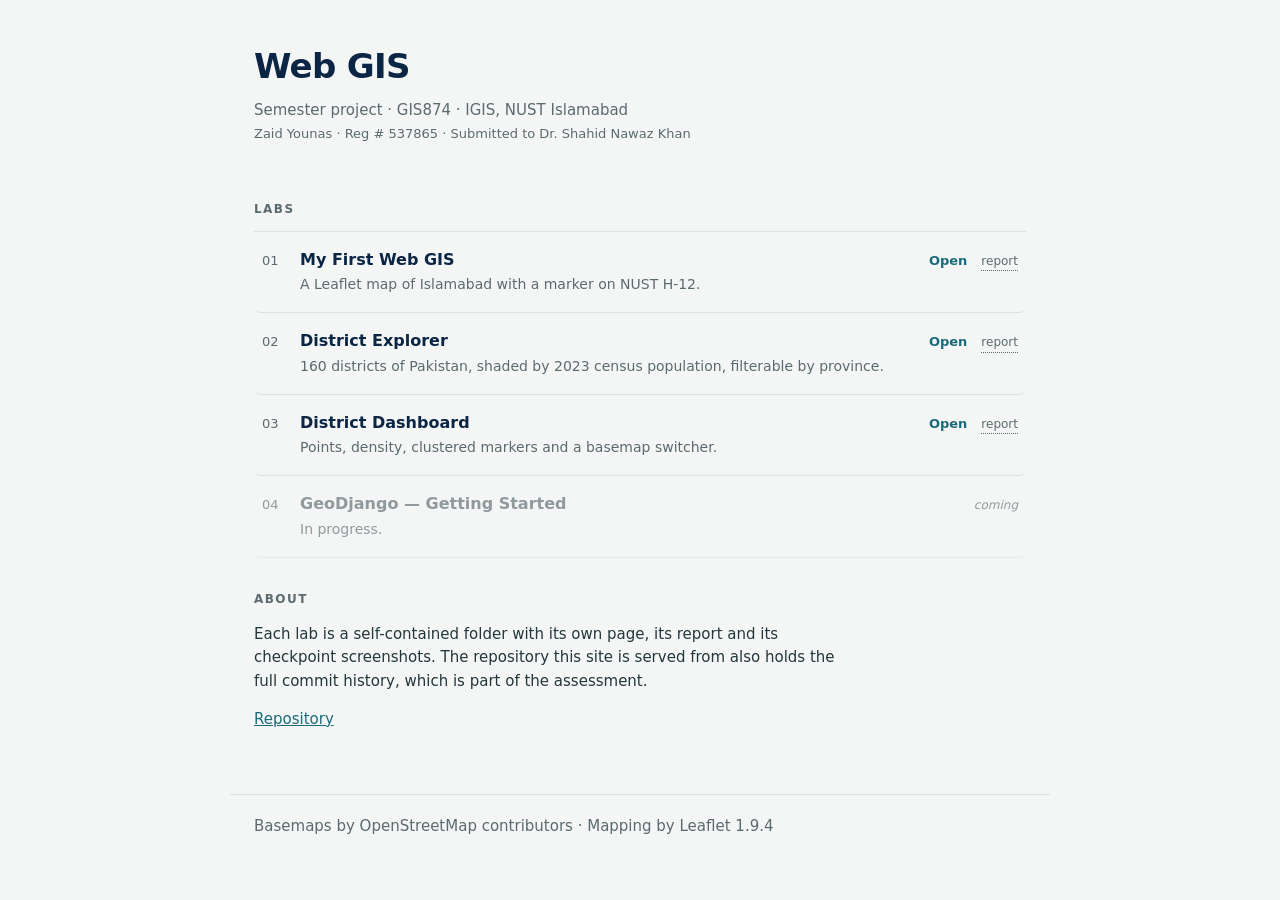
==== index.html @ d253c9ed "fixed report links" ====
<!DOCTYPE html>
<html lang="en">
<head>
  <meta charset="utf-8">
  <meta name="viewport" content="width=device-width, initial-scale=1">
  <title>Web GIS — Zaid Younas</title>
  <link rel="stylesheet" href="style.css">
</head>
<body>

  <header>
    <h1>Web GIS</h1>
    <p class="subtitle">Semester project · GIS874 · IGIS, NUST Islamabad</p>
    <p class="who">Zaid Younas · Reg # 537865 · Submitted to Dr. Shahid Nawaz Khan</p>
  </header>

  <main>
    <h2>Labs</h2>

    <ul class="labs">

      <li>
        <span class="num">01</span>
        <span class="body">
          <a class="title" href="lab1/">My First Web GIS</a>
          <em>A Leaflet map of Islamabad with a marker on NUST H-12.</em>
        </span>
        <span class="links">
          <a class="go" href="lab1/">Open</a>
          <a class="doc" href="lab1/report.html">report</a>
        </span>
      </li>

      <li>
        <span class="num">02</span>
        <span class="body">
          <a class="title" href="lab2/">District Explorer</a>
          <em>160 districts of Pakistan, shaded by 2023 census population, filterable by province.</em>
        </span>
        <span class="links">
          <a class="go" href="lab2/">Open</a>
          <a class="doc" href="lab2/report.html">report</a>
        </span>
      </li>

      <li>
        <span class="num">03</span>
        <span class="body">
          <a class="title" href="lab3/">District Dashboard</a>
          <em>Points, density, clustered markers and a basemap switcher.</em>
        </span>
        <span class="links">
          <a class="go" href="lab3/">Open</a>
          <a class="doc" href="lab3/report.html">report</a>
        </span>
      </li>

      <li class="pending">
        <span class="num">04</span>
        <span class="body">
          <strong>GeoDjango — Getting Started</strong>
          <em>In progress.</em>
        </span>
        <span class="links"><span class="soon">coming</span></span>
      </li>

    </ul>

    <h2>About</h2>
    <p>
      Each lab is a self-contained folder with its own page, its report and its
      checkpoint screenshots. The repository this site is served from also holds
      the full commit history, which is part of the assessment.
    </p>

    <p class="meta">
      <a href="https://github.com/zayd0123/webgis-537865">Repository</a>
    </p>
  </main>

  <footer>
    <p>Basemaps by OpenStreetMap contributors · Mapping by Leaflet 1.9.4</p>
  </footer>

</body>
</html>
---- style.css ----
:root {
  --ink: #23373b;
  --muted: #5b6a6e;
  --line: #dde3e4;
  --bg: #f4f6f6;
  --accent: #0b2545;
}

* { box-sizing: border-box; }

body {
  font-family: system-ui, -apple-system, "Segoe UI", sans-serif;
  margin: 0;
  background: var(--bg);
  color: var(--ink);
  line-height: 1.55;
}

header {
  padding: 40px 24px 24px;
  max-width: 820px;
  margin: 0 auto;
}

h1 {
  margin: 0;
  font-size: 34px;
  letter-spacing: -0.02em;
  color: var(--accent);
}

.subtitle {
  margin: 6px 0 0;
  color: var(--muted);
  font-size: 15px;
}

.who {
  margin: 2px 0 0;
  color: var(--muted);
  font-size: 13px;
}

main {
  max-width: 820px;
  margin: 0 auto;
  padding: 0 24px 48px;
}

h2 {
  font-size: 12px;
  text-transform: uppercase;
  letter-spacing: 0.12em;
  color: var(--muted);
  margin: 32px 0 12px;
}

/* ---- the lab list -------------------------------------------------- */

.labs {
  list-style: none;
  margin: 0;
  padding: 0;
  border-top: 1px solid var(--line);
}

.labs li {
  display: flex;
  align-items: baseline;
  gap: 16px;
  padding: 16px 8px;
  border-bottom: 1px solid var(--line);
  border-radius: 6px;
  transition: background 120ms ease;
}

.labs li:not(.pending):hover {
  background: #e9eeee;
}

.num {
  font-variant-numeric: tabular-nums;
  font-size: 13px;
  color: var(--muted);
  min-width: 22px;
}

.body {
  flex: 1;
  display: flex;
  flex-direction: column;
  gap: 2px;
}

/* the title is the link to the lab page */
.body .title {
  font-size: 16px;
  font-weight: 600;
  color: var(--accent);
  text-decoration: none;
}

.body .title:hover {
  text-decoration: underline;
}

.body strong {
  font-size: 16px;
  font-weight: 600;
  color: var(--accent);
}

.body em {
  font-style: normal;
  font-size: 14px;
  color: var(--muted);
}

.links {
  display: flex;
  gap: 14px;
  align-items: baseline;
}

.go {
  font-size: 13px;
  font-weight: 600;
  color: #1a6b7a;
  text-decoration: none;
}

.go:hover,
.doc:hover {
  text-decoration: underline;
}

.doc {
  font-size: 12px;
  color: var(--muted);
  text-decoration: none;
  border-bottom: 1px dotted var(--muted);
}

.pending {
  opacity: 0.65;
}

.pending .num,
.pending strong {
  color: var(--muted);
}

.soon {
  font-size: 12px;
  color: var(--muted);
  font-style: italic;
}

p {
  font-size: 15px;
  max-width: 62ch;
}

.meta a,
a {
  color: #1a6b7a;
}

footer {
  border-top: 1px solid var(--line);
  padding: 20px 24px 40px;
  max-width: 820px;
  margin: 0 auto;
  color: var(--muted);
  font-size: 12px;
}

footer p { margin: 0; }

@media (max-width: 560px) {
  header { padding: 28px 18px 18px; }
  main { padding: 0 18px 36px; }
  .labs li { padding: 14px 4px; gap: 12px; }
  .links { display: none; }
  h1 { font-size: 28px; }
}
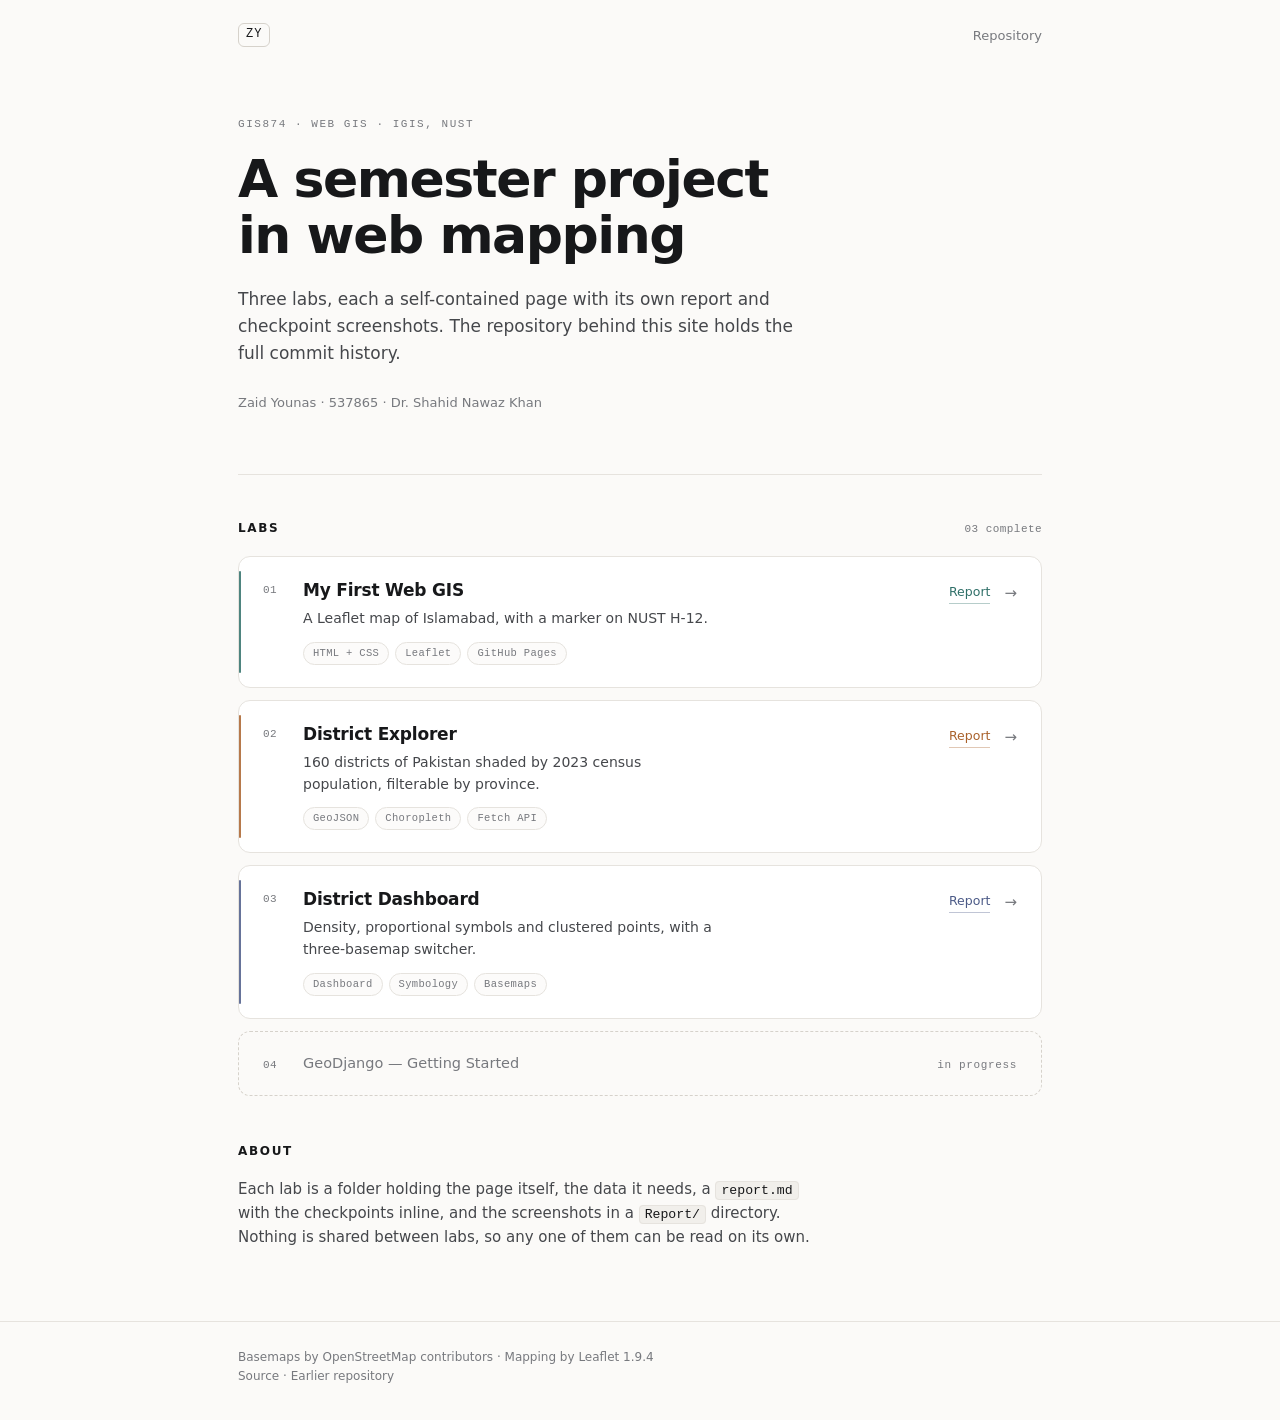
==== commit 5f186db9: "changed home page" ====
--- a/index.html
+++ b/index.html
@@ -8,78 +8,120 @@
 </head>
 <body>
 
-  <header>
-    <h1>Web GIS</h1>
-    <p class="subtitle">Semester project · GIS874 · IGIS, NUST Islamabad</p>
-    <p class="who">Zaid Younas · Reg # 537865 · Submitted to Dr. Shahid Nawaz Khan</p>
+  <header class="topbar">
+    <span class="mark">ZY</span>
+    <span class="topbar-split"></span>
+    <nav>
+      <a href="https://github.com/zayd0123/webgis-537865">Repository</a>
+    </nav>
   </header>
 
   <main>
-    <h2>Labs</h2>
 
-    <ul class="labs">
+    <section class="hero">
+      <p class="eyebrow">GIS874 · Web GIS · IGIS, NUST</p>
+      <h1>A semester project <br>in web mapping</h1>
+      <p class="lead">
+        Three labs, each a self-contained page with its own report and
+        checkpoint screenshots. The repository behind this site holds the
+        full commit history.
+      </p>
+      <p class="byline">Zaid Younas · 537865 · Dr. Shahid Nawaz Khan</p>
+    </section>
 
-      <li>
-        <span class="num">01</span>
-        <span class="body">
-          <a class="title" href="lab1/">My First Web GIS</a>
-          <em>A Leaflet map of Islamabad with a marker on NUST H-12.</em>
-        </span>
-        <span class="links">
-          <a class="go" href="lab1/">Open</a>
-          <a class="doc" href="lab1/report.html">report</a>
-        </span>
-      </li>
+    <section class="labs" aria-labelledby="labs-heading">
+      <div class="section-head">
+        <h2 id="labs-heading">Labs</h2>
+        <span class="count">03 complete</span>
+      </div>
 
-      <li>
-        <span class="num">02</span>
-        <span class="body">
-          <a class="title" href="lab2/">District Explorer</a>
-          <em>160 districts of Pakistan, shaded by 2023 census population, filterable by province.</em>
-        </span>
-        <span class="links">
-          <a class="go" href="lab2/">Open</a>
-          <a class="doc" href="lab2/report.html">report</a>
-        </span>
-      </li>
+      <ul class="cards">
 
-      <li>
-        <span class="num">03</span>
-        <span class="body">
-          <a class="title" href="lab3/">District Dashboard</a>
-          <em>Points, density, clustered markers and a basemap switcher.</em>
-        </span>
-        <span class="links">
-          <a class="go" href="lab3/">Open</a>
-          <a class="doc" href="lab3/report.html">report</a>
-        </span>
-      </li>
+        <li class="card" style="--accent: #2F6F68">
+          <div class="card-inner">
+            <span class="idx">01</span>
+            <div class="txt">
+              <h3><a class="stretch" href="lab1/">My First Web GIS</a></h3>
+              <p>A Leaflet map of Islamabad, with a marker on NUST H-12.</p>
+              <ul class="tags">
+                <li>HTML + CSS</li>
+                <li>Leaflet</li>
+                <li>GitHub Pages</li>
+              </ul>
+            </div>
+            <div class="acts">
+              <a class="report" href="lab1/report.html">Report</a>
+              <span class="arrow" aria-hidden="true">→</span>
+            </div>
+          </div>
+        </li>
 
-      <li class="pending">
-        <span class="num">04</span>
-        <span class="body">
-          <strong>GeoDjango — Getting Started</strong>
-          <em>In progress.</em>
-        </span>
-        <span class="links"><span class="soon">coming</span></span>
-      </li>
+        <li class="card" style="--accent: #A9612B">
+          <div class="card-inner">
+            <span class="idx">02</span>
+            <div class="txt">
+              <h3><a class="stretch" href="lab2/">District Explorer</a></h3>
+              <p>160 districts of Pakistan shaded by 2023 census population, filterable by province.</p>
+              <ul class="tags">
+                <li>GeoJSON</li>
+                <li>Choropleth</li>
+                <li>Fetch API</li>
+              </ul>
+            </div>
+            <div class="acts">
+              <a class="report" href="lab2/report.html">Report</a>
+              <span class="arrow" aria-hidden="true">→</span>
+            </div>
+          </div>
+        </li>
 
-    </ul>
+        <li class="card" style="--accent: #4B5A87">
+          <div class="card-inner">
+            <span class="idx">03</span>
+            <div class="txt">
+              <h3><a class="stretch" href="lab3/">District Dashboard</a></h3>
+              <p>Density, proportional symbols and clustered points, with a three-basemap switcher.</p>
+              <ul class="tags">
+                <li>Dashboard</li>
+                <li>Symbology</li>
+                <li>Basemaps</li>
+              </ul>
+            </div>
+            <div class="acts">
+              <a class="report" href="lab3/report.html">Report</a>
+              <span class="arrow" aria-hidden="true">→</span>
+            </div>
+          </div>
+        </li>
 
-    <h2>About</h2>
-    <p>
-      Each lab is a self-contained folder with its own page, its report and its
-      checkpoint screenshots. The repository this site is served from also holds
-      the full commit history, which is part of the assessment.
-    </p>
+      </ul>
 
-    <p class="meta">
-      <a href="https://github.com/zayd0123/webgis-537865">Repository</a>
-    </p>
+      <p class="upcoming">
+        <span class="idx">04</span>
+        <span>GeoDjango — Getting Started</span>
+        <em>in progress</em>
+      </p>
+    </section>
+
+    <section class="note">
+      <h2>About</h2>
+      <p>
+        Each lab is a folder holding the page itself, the data it needs, a
+        <code>report.md</code> with the checkpoints inline, and the screenshots
+        in a <code>Report/</code> directory. Nothing is shared between labs, so
+        any one of them can be read on its own.
+      </p>
+    </section>
+
   </main>
 
   <footer>
     <p>Basemaps by OpenStreetMap contributors · Mapping by Leaflet 1.9.4</p>
+    <p class="foot-links">
+      <a href="https://github.com/zayd0123/webgis-537865">Source</a>
+      <span aria-hidden="true">·</span>
+      <a href="https://zayd0123.github.io/webgis-lab-537865/">Earlier repository</a>
+    </p>
   </footer>
 
 </body>
--- a/style.css
+++ b/style.css
@@ -1,186 +1,398 @@
+/* Clean-UI landing page.
+   Hairline borders rather than shadows, one accent per lab, generous rhythm. */
+
 :root {
-  --ink: #23373b;
-  --muted: #5b6a6e;
-  --line: #dde3e4;
-  --bg: #f4f6f6;
-  --accent: #0b2545;
+  --paper: #FBFAF8;
+  --ink: #17181A;
+  --ink-2: #45474B;
+  --muted: #77797E;
+  --line: #E6E3DE;
+  --line-strong: #D6D2CB;
+  --accent: #2F6F68;
+
+  --sans: -apple-system, BlinkMacSystemFont, "Segoe UI", system-ui, sans-serif;
+  --mono: ui-monospace, SFMono-Regular, "SF Mono", Menlo, monospace;
+
+  --pad: 28px;
+  --measure: 860px;
 }
 
 * { box-sizing: border-box; }
 
+html { -webkit-text-size-adjust: 100%; }
+
 body {
-  font-family: system-ui, -apple-system, "Segoe UI", sans-serif;
-  margin: 0;
-  background: var(--bg);
-  color: var(--ink);
-  line-height: 1.55;
-}
-
-header {
-  padding: 40px 24px 24px;
-  max-width: 820px;
+  margin: 0;
+  background: var(--paper);
+  color: var(--ink);
+  font-family: var(--sans);
+  font-size: 16px;
+  line-height: 1.6;
+  -webkit-font-smoothing: antialiased;
+}
+
+a { color: inherit; }
+
+/* ---- top bar ------------------------------------------------------- */
+
+.topbar {
+  max-width: var(--measure);
   margin: 0 auto;
+  padding: 22px var(--pad) 0;
+  display: flex;
+  align-items: center;
+  gap: 14px;
+}
+
+.mark {
+  font-family: var(--mono);
+  font-size: 12px;
+  letter-spacing: 0.08em;
+  color: var(--ink);
+  border: 1px solid var(--line-strong);
+  border-radius: 6px;
+  padding: 3px 7px;
+  line-height: 1.3;
+}
+
+.topbar-split { flex: 1; }
+
+.topbar nav a {
+  font-size: 13px;
+  color: var(--muted);
+  text-decoration: none;
+  border-bottom: 1px solid transparent;
+  padding-bottom: 1px;
+}
+
+.topbar nav a:hover {
+  color: var(--ink);
+  border-bottom-color: var(--line-strong);
+}
+
+/* ---- shell --------------------------------------------------------- */
+
+main {
+  max-width: var(--measure);
+  margin: 0 auto;
+  padding: 0 var(--pad) 72px;
+}
+
+/* ---- hero ---------------------------------------------------------- */
+
+.hero {
+  padding: 68px 0 60px;
+  border-bottom: 1px solid var(--line);
+}
+
+.eyebrow {
+  margin: 0 0 18px;
+  font-family: var(--mono);
+  font-size: 11px;
+  letter-spacing: 0.14em;
+  text-transform: uppercase;
+  color: var(--muted);
 }
 
 h1 {
   margin: 0;
-  font-size: 34px;
-  letter-spacing: -0.02em;
-  color: var(--accent);
-}
-
-.subtitle {
-  margin: 6px 0 0;
-  color: var(--muted);
-  font-size: 15px;
-}
-
-.who {
-  margin: 2px 0 0;
-  color: var(--muted);
+  font-size: clamp(34px, 5.4vw, 52px);
+  line-height: 1.08;
+  letter-spacing: -0.028em;
+  font-weight: 600;
+  color: var(--ink);
+}
+
+.lead {
+  margin: 22px 0 0;
+  max-width: 52ch;
+  font-size: 17px;
+  color: var(--ink-2);
+}
+
+.byline {
+  margin: 26px 0 0;
   font-size: 13px;
-}
-
-main {
-  max-width: 820px;
-  margin: 0 auto;
-  padding: 0 24px 48px;
+  color: var(--muted);
+}
+
+/* ---- section head -------------------------------------------------- */
+
+.section-head {
+  display: flex;
+  align-items: baseline;
+  justify-content: space-between;
+  padding: 44px 0 18px;
 }
 
 h2 {
+  margin: 0;
   font-size: 12px;
+  font-weight: 600;
+  letter-spacing: 0.14em;
   text-transform: uppercase;
-  letter-spacing: 0.12em;
-  color: var(--muted);
-  margin: 32px 0 12px;
-}
-
-/* ---- the lab list -------------------------------------------------- */
-
-.labs {
+  color: var(--ink);
+}
+
+.count {
+  font-family: var(--mono);
+  font-size: 11px;
+  color: var(--muted);
+  letter-spacing: 0.04em;
+}
+
+/* ---- cards --------------------------------------------------------- */
+
+.cards {
   list-style: none;
   margin: 0;
   padding: 0;
-  border-top: 1px solid var(--line);
-}
-
-.labs li {
-  display: flex;
-  align-items: baseline;
-  gap: 16px;
-  padding: 16px 8px;
-  border-bottom: 1px solid var(--line);
-  border-radius: 6px;
-  transition: background 120ms ease;
-}
-
-.labs li:not(.pending):hover {
-  background: #e9eeee;
-}
-
-.num {
-  font-variant-numeric: tabular-nums;
-  font-size: 13px;
-  color: var(--muted);
-  min-width: 22px;
-}
-
-.body {
-  flex: 1;
-  display: flex;
-  flex-direction: column;
-  gap: 2px;
-}
-
-/* the title is the link to the lab page */
-.body .title {
-  font-size: 16px;
+  display: grid;
+  gap: 12px;
+}
+
+.card {
+  position: relative;
+  border: 1px solid var(--line);
+  border-radius: 12px;
+  background: #fff;
+  transition: border-color 140ms ease, transform 140ms ease, box-shadow 140ms ease;
+}
+
+.card:hover {
+  border-color: var(--line-strong);
+  transform: translateY(-1px);
+  box-shadow: 0 4px 16px -6px rgba(23, 24, 26, 0.12);
+}
+
+.card:focus-within {
+  border-color: var(--accent);
+  box-shadow: 0 0 0 3px color-mix(in srgb, var(--accent) 14%, transparent);
+}
+
+.card-inner {
+  display: flex;
+  align-items: flex-start;
+  gap: 20px;
+  padding: 22px 24px;
+}
+
+.idx {
+  font-family: var(--mono);
+  font-size: 11px;
+  color: var(--muted);
+  letter-spacing: 0.04em;
+  padding-top: 3px;
+  min-width: 20px;
+}
+
+/* a thin rule in the lab's own colour, so each card is identifiable */
+.card-inner::before {
+  content: "";
+  position: absolute;
+  left: 0;
+  top: 14px;
+  bottom: 14px;
+  width: 2px;
+  border-radius: 2px;
+  background: var(--accent);
+  opacity: 0.85;
+}
+
+.txt { flex: 1; min-width: 0; }
+
+.txt h3 {
+  margin: 0;
+  font-size: 17px;
   font-weight: 600;
+  letter-spacing: -0.012em;
+  line-height: 1.35;
+}
+
+.txt h3 a {
+  text-decoration: none;
+  color: var(--ink);
+}
+
+.txt h3 a:focus-visible {
+  outline: 2px solid var(--accent);
+  outline-offset: 3px;
+  border-radius: 3px;
+}
+
+.txt p {
+  margin: 5px 0 0;
+  font-size: 14px;
+  color: var(--ink-2);
+  max-width: 46ch;
+}
+
+/* stretched link: makes the whole card clickable without nesting anchors */
+.stretch::after {
+  content: "";
+  position: absolute;
+  inset: 0;
+  border-radius: 12px;
+}
+
+.tags {
+  list-style: none;
+  margin: 12px 0 0;
+  padding: 0;
+  display: flex;
+  flex-wrap: wrap;
+  gap: 6px;
+}
+
+.tags li {
+  font-family: var(--mono);
+  font-size: 10.5px;
+  letter-spacing: 0.03em;
+  color: var(--muted);
+  border: 1px solid var(--line);
+  border-radius: 999px;
+  padding: 2px 9px;
+  background: #FCFBFA;
+}
+
+.acts {
+  display: flex;
+  align-items: center;
+  gap: 14px;
+  padding-top: 2px;
+}
+
+/* sits above the stretched link, so it is clickable on its own */
+.report {
+  position: relative;
+  z-index: 1;
+  font-size: 12.5px;
   color: var(--accent);
   text-decoration: none;
-}
-
-.body .title:hover {
-  text-decoration: underline;
-}
-
-.body strong {
-  font-size: 16px;
-  font-weight: 600;
-  color: var(--accent);
-}
-
-.body em {
+  border-bottom: 1px solid color-mix(in srgb, var(--accent) 35%, transparent);
+  padding-bottom: 1px;
+  white-space: nowrap;
+}
+
+.report:hover {
+  border-bottom-color: var(--accent);
+}
+
+.report:focus-visible {
+  outline: 2px solid var(--accent);
+  outline-offset: 3px;
+  border-radius: 2px;
+}
+
+.arrow {
+  font-size: 15px;
+  color: var(--muted);
+  transition: transform 140ms ease, color 140ms ease;
+}
+
+.card:hover .arrow {
+  transform: translateX(2px);
+  color: var(--ink);
+}
+
+/* ---- upcoming ------------------------------------------------------ */
+
+.upcoming {
+  display: flex;
+  align-items: baseline;
+  gap: 20px;
+  margin: 12px 0 0;
+  padding: 20px 24px;
+  border: 1px dashed var(--line-strong);
+  border-radius: 12px;
+  font-size: 14.5px;
+  color: var(--muted);
+}
+
+.upcoming em {
+  margin-left: auto;
   font-style: normal;
-  font-size: 14px;
-  color: var(--muted);
-}
-
-.links {
-  display: flex;
-  gap: 14px;
-  align-items: baseline;
-}
-
-.go {
-  font-size: 13px;
-  font-weight: 600;
-  color: #1a6b7a;
-  text-decoration: none;
-}
-
-.go:hover,
-.doc:hover {
-  text-decoration: underline;
-}
-
-.doc {
-  font-size: 12px;
-  color: var(--muted);
-  text-decoration: none;
-  border-bottom: 1px dotted var(--muted);
-}
-
-.pending {
-  opacity: 0.65;
-}
-
-.pending .num,
-.pending strong {
-  color: var(--muted);
-}
-
-.soon {
-  font-size: 12px;
-  color: var(--muted);
-  font-style: italic;
-}
-
-p {
+  font-family: var(--mono);
+  font-size: 11px;
+  letter-spacing: 0.06em;
+}
+
+/* ---- note / about -------------------------------------------------- */
+
+.note {
+  padding-top: 46px;
+}
+
+.note p {
+  margin: 16px 0 0;
+  max-width: 62ch;
   font-size: 15px;
-  max-width: 62ch;
-}
-
-.meta a,
-a {
-  color: #1a6b7a;
-}
+  color: var(--ink-2);
+}
+
+code {
+  font-family: var(--mono);
+  font-size: 0.88em;
+  background: #F1EFEB;
+  border: 1px solid var(--line);
+  border-radius: 4px;
+  padding: 1px 5px;
+  color: var(--ink);
+}
+
+/* ---- footer -------------------------------------------------------- */
 
 footer {
   border-top: 1px solid var(--line);
-  padding: 20px 24px 40px;
-  max-width: 820px;
+}
+
+footer p {
+  max-width: var(--measure);
   margin: 0 auto;
-  color: var(--muted);
+  padding: 0 var(--pad);
   font-size: 12px;
-}
-
-footer p { margin: 0; }
-
-@media (max-width: 560px) {
-  header { padding: 28px 18px 18px; }
-  main { padding: 0 18px 36px; }
-  .labs li { padding: 14px 4px; gap: 12px; }
-  .links { display: none; }
-  h1 { font-size: 28px; }
-}
+  color: var(--muted);
+}
+
+footer p:first-child { padding-top: 26px; }
+
+.foot-links { padding-bottom: 34px; }
+
+.foot-links a {
+  text-decoration: none;
+  border-bottom: 1px solid transparent;
+}
+
+.foot-links a:hover {
+  border-bottom-color: var(--line-strong);
+  color: var(--ink);
+}
+
+/* ---- narrow -------------------------------------------------------- */
+
+@media (max-width: 620px) {
+  :root { --pad: 20px; }
+
+  .hero { padding: 44px 0 40px; }
+  h1 br { display: none; }
+
+  .card-inner {
+    flex-wrap: wrap;
+    gap: 12px;
+    padding: 18px 18px 18px 20px;
+  }
+
+  .acts {
+    width: 100%;
+    justify-content: flex-end;
+    padding-top: 4px;
+  }
+
+  .upcoming { flex-wrap: wrap; gap: 8px; }
+  .upcoming em { margin-left: 0; width: 100%; }
+}
+
+@media (prefers-reduced-motion: reduce) {
+  * { transition: none !important; }
+  .card:hover { transform: none; }
+}
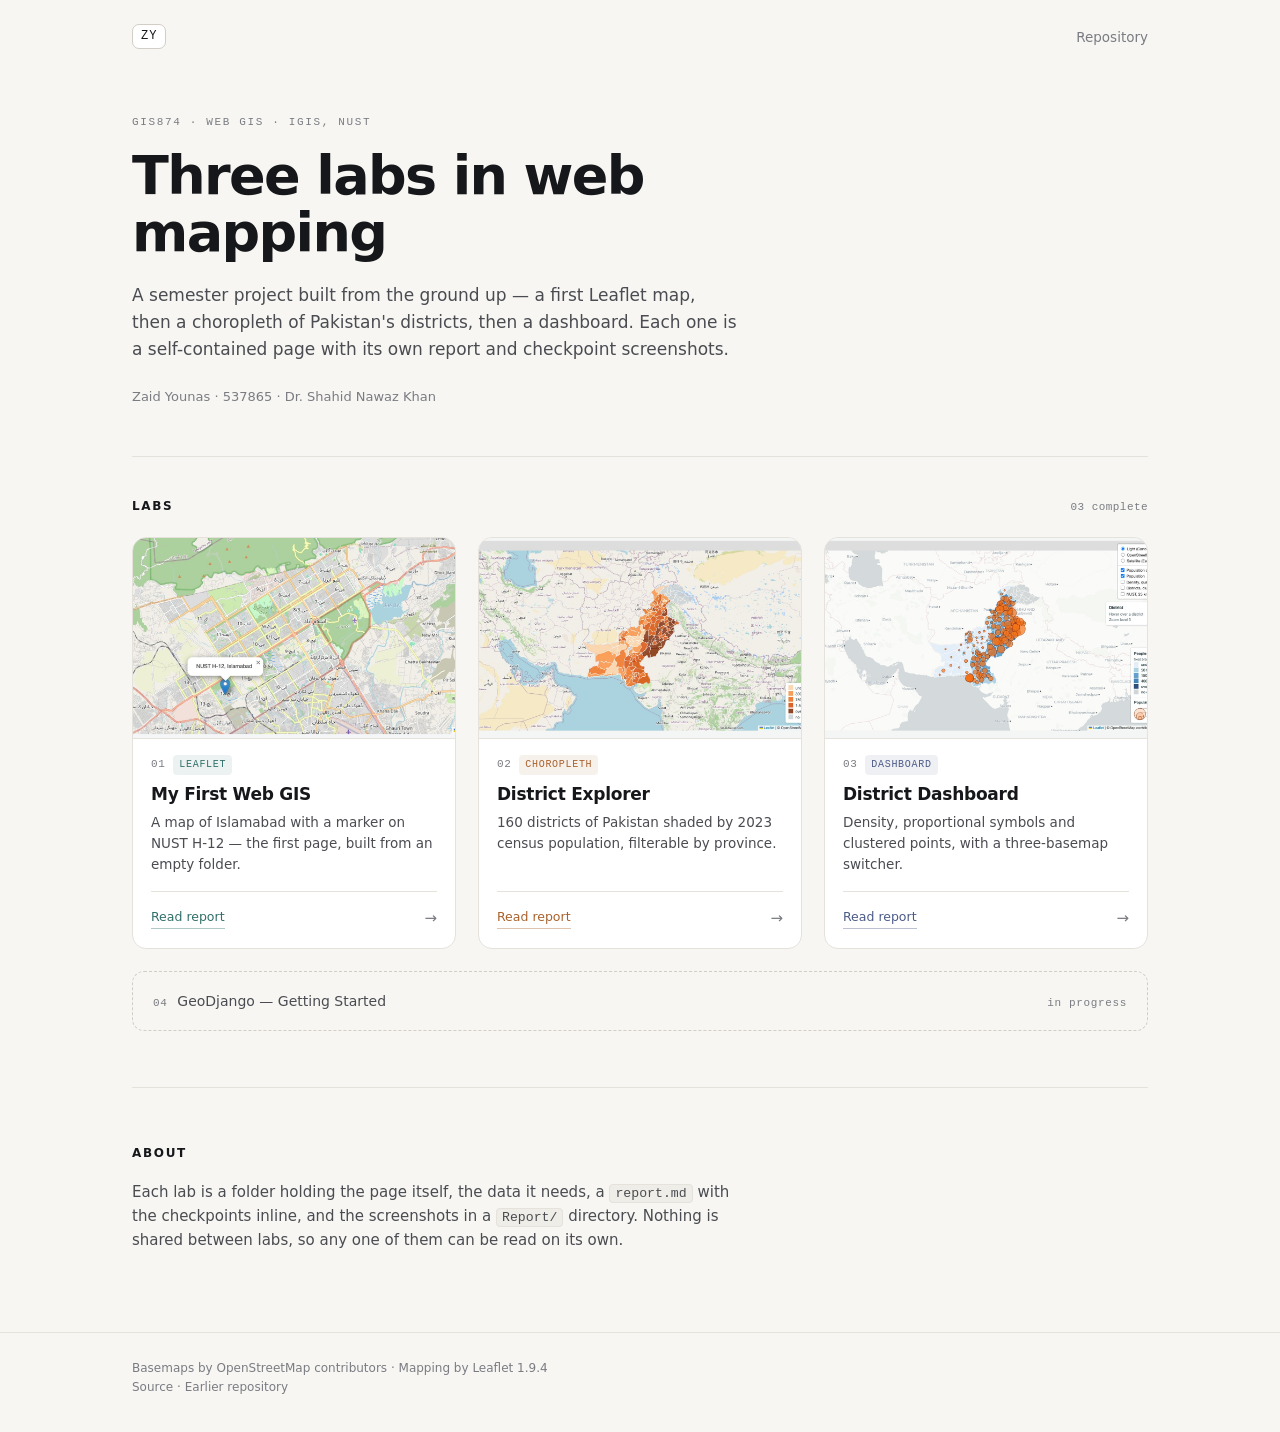
==== commit 64194a4a: "added map images to home page" ====
--- a/index.html
+++ b/index.html
@@ -9,7 +9,7 @@
 <body>
 
   <header class="topbar">
-    <span class="mark">ZY</span>
+    <a class="mark" href="./">ZY</a>
     <span class="topbar-split"></span>
     <nav>
       <a href="https://github.com/zayd0123/webgis-537865">Repository</a>
@@ -20,11 +20,11 @@
 
     <section class="hero">
       <p class="eyebrow">GIS874 · Web GIS · IGIS, NUST</p>
-      <h1>A semester project <br>in web mapping</h1>
+      <h1>Three labs in web mapping</h1>
       <p class="lead">
-        Three labs, each a self-contained page with its own report and
-        checkpoint screenshots. The repository behind this site holds the
-        full commit history.
+        A semester project built from the ground up — a first Leaflet map, then
+        a choropleth of Pakistan's districts, then a dashboard. Each one is a
+        self-contained page with its own report and checkpoint screenshots.
       </p>
       <p class="byline">Zaid Younas · 537865 · Dr. Shahid Nawaz Khan</p>
     </section>
@@ -35,70 +35,67 @@
         <span class="count">03 complete</span>
       </div>
 
-      <ul class="cards">
+      <div class="grid">
 
-        <li class="card" style="--accent: #2F6F68">
-          <div class="card-inner">
-            <span class="idx">01</span>
-            <div class="txt">
-              <h3><a class="stretch" href="lab1/">My First Web GIS</a></h3>
-              <p>A Leaflet map of Islamabad, with a marker on NUST H-12.</p>
-              <ul class="tags">
-                <li>HTML + CSS</li>
-                <li>Leaflet</li>
-                <li>GitHub Pages</li>
-              </ul>
+        <article class="card" style="--accent: #2F6F68">
+          <a class="thumb" href="lab1/" tabindex="-1" aria-hidden="true">
+            <img src="previews/lab1.jpg" alt="" width="1200" height="750" loading="lazy">
+          </a>
+          <div class="card-body">
+            <div class="card-top">
+              <span class="idx">01</span>
+              <span class="kind">Leaflet</span>
             </div>
-            <div class="acts">
-              <a class="report" href="lab1/report.html">Report</a>
+            <h3><a href="lab1/">My First Web GIS</a></h3>
+            <p>A map of Islamabad with a marker on NUST H-12 — the first page, built from an empty folder.</p>
+            <div class="card-foot">
+              <a class="report" href="lab1/report.html">Read report</a>
               <span class="arrow" aria-hidden="true">→</span>
             </div>
           </div>
-        </li>
+        </article>
 
-        <li class="card" style="--accent: #A9612B">
-          <div class="card-inner">
-            <span class="idx">02</span>
-            <div class="txt">
-              <h3><a class="stretch" href="lab2/">District Explorer</a></h3>
-              <p>160 districts of Pakistan shaded by 2023 census population, filterable by province.</p>
-              <ul class="tags">
-                <li>GeoJSON</li>
-                <li>Choropleth</li>
-                <li>Fetch API</li>
-              </ul>
+        <article class="card" style="--accent: #A9612B">
+          <a class="thumb" href="lab2/" tabindex="-1" aria-hidden="true">
+            <img src="previews/lab2.jpg" alt="" width="1200" height="750" loading="lazy">
+          </a>
+          <div class="card-body">
+            <div class="card-top">
+              <span class="idx">02</span>
+              <span class="kind">Choropleth</span>
             </div>
-            <div class="acts">
-              <a class="report" href="lab2/report.html">Report</a>
+            <h3><a href="lab2/">District Explorer</a></h3>
+            <p>160 districts of Pakistan shaded by 2023 census population, filterable by province.</p>
+            <div class="card-foot">
+              <a class="report" href="lab2/report.html">Read report</a>
               <span class="arrow" aria-hidden="true">→</span>
             </div>
           </div>
-        </li>
+        </article>
 
-        <li class="card" style="--accent: #4B5A87">
-          <div class="card-inner">
-            <span class="idx">03</span>
-            <div class="txt">
-              <h3><a class="stretch" href="lab3/">District Dashboard</a></h3>
-              <p>Density, proportional symbols and clustered points, with a three-basemap switcher.</p>
-              <ul class="tags">
-                <li>Dashboard</li>
-                <li>Symbology</li>
-                <li>Basemaps</li>
-              </ul>
+        <article class="card" style="--accent: #4B5A87">
+          <a class="thumb" href="lab3/" tabindex="-1" aria-hidden="true">
+            <img src="previews/lab3.jpg" alt="" width="1200" height="750" loading="lazy">
+          </a>
+          <div class="card-body">
+            <div class="card-top">
+              <span class="idx">03</span>
+              <span class="kind">Dashboard</span>
             </div>
-            <div class="acts">
-              <a class="report" href="lab3/report.html">Report</a>
+            <h3><a href="lab3/">District Dashboard</a></h3>
+            <p>Density, proportional symbols and clustered points, with a three-basemap switcher.</p>
+            <div class="card-foot">
+              <a class="report" href="lab3/report.html">Read report</a>
               <span class="arrow" aria-hidden="true">→</span>
             </div>
           </div>
-        </li>
+        </article>
 
-      </ul>
+      </div>
 
       <p class="upcoming">
         <span class="idx">04</span>
-        <span>GeoDjango — Getting Started</span>
+        <span class="up-title">GeoDjango — Getting Started</span>
         <em>in progress</em>
       </p>
     </section>
--- a/style.css
+++ b/style.css
@@ -1,32 +1,29 @@
-/* Clean-UI landing page.
-   Hairline borders rather than shadows, one accent per lab, generous rhythm. */
+/* Landing page — card gallery with a map preview per lab. */
 
 :root {
-  --paper: #FBFAF8;
-  --ink: #17181A;
-  --ink-2: #45474B;
-  --muted: #77797E;
-  --line: #E6E3DE;
-  --line-strong: #D6D2CB;
+  --paper: #F7F6F3;
+  --surface: #FFFFFF;
+  --ink: #16171A;
+  --ink-2: #4A4C51;
+  --muted: #7A7C82;
+  --line: #E5E2DC;
+  --line-strong: #D2CEC6;
   --accent: #2F6F68;
 
   --sans: -apple-system, BlinkMacSystemFont, "Segoe UI", system-ui, sans-serif;
   --mono: ui-monospace, SFMono-Regular, "SF Mono", Menlo, monospace;
 
-  --pad: 28px;
-  --measure: 860px;
+  --pad: 32px;
+  --measure: 1080px;
 }
 
 * { box-sizing: border-box; }
-
-html { -webkit-text-size-adjust: 100%; }
 
 body {
   margin: 0;
   background: var(--paper);
   color: var(--ink);
   font-family: var(--sans);
-  font-size: 16px;
   line-height: 1.6;
   -webkit-font-smoothing: antialiased;
 }
@@ -38,7 +35,7 @@
 .topbar {
   max-width: var(--measure);
   margin: 0 auto;
-  padding: 22px var(--pad) 0;
+  padding: 24px var(--pad) 0;
   display: flex;
   align-items: center;
   gap: 14px;
@@ -50,68 +47,69 @@
   letter-spacing: 0.08em;
   color: var(--ink);
   border: 1px solid var(--line-strong);
-  border-radius: 6px;
-  padding: 3px 7px;
-  line-height: 1.3;
-}
+  border-radius: 7px;
+  padding: 4px 8px;
+  line-height: 1.25;
+  text-decoration: none;
+  background: var(--surface);
+}
+
+.mark:hover { border-color: var(--ink); }
 
 .topbar-split { flex: 1; }
 
 .topbar nav a {
-  font-size: 13px;
-  color: var(--muted);
-  text-decoration: none;
+  font-size: 13.5px;
+  color: var(--muted);
+  text-decoration: none;
+  padding-bottom: 2px;
   border-bottom: 1px solid transparent;
-  padding-bottom: 1px;
 }
 
 .topbar nav a:hover {
   color: var(--ink);
   border-bottom-color: var(--line-strong);
 }
-
-/* ---- shell --------------------------------------------------------- */
 
 main {
   max-width: var(--measure);
   margin: 0 auto;
-  padding: 0 var(--pad) 72px;
+  padding: 0 var(--pad) 80px;
 }
 
 /* ---- hero ---------------------------------------------------------- */
 
 .hero {
-  padding: 68px 0 60px;
-  border-bottom: 1px solid var(--line);
+  padding: 64px 0 48px;
+  max-width: 720px;
 }
 
 .eyebrow {
-  margin: 0 0 18px;
+  margin: 0 0 16px;
   font-family: var(--mono);
   font-size: 11px;
-  letter-spacing: 0.14em;
+  letter-spacing: 0.15em;
   text-transform: uppercase;
   color: var(--muted);
 }
 
 h1 {
   margin: 0;
-  font-size: clamp(34px, 5.4vw, 52px);
-  line-height: 1.08;
-  letter-spacing: -0.028em;
-  font-weight: 600;
-  color: var(--ink);
+  font-size: clamp(34px, 4.6vw, 54px);
+  line-height: 1.06;
+  letter-spacing: -0.03em;
+  font-weight: 650;
 }
 
 .lead {
-  margin: 22px 0 0;
-  max-width: 52ch;
+  margin: 20px 0 0;
   font-size: 17px;
   color: var(--ink-2);
+  max-width: 56ch;
 }
 
 .byline {
-  margin: 26px 0 0;
+  margin: 24px 0 0;
   font-size: 13px;
   color: var(--muted);
 }
@@ -122,7 +120,9 @@
   display: flex;
   align-items: baseline;
   justify-content: space-between;
-  padding: 44px 0 18px;
+  padding: 0 0 20px;
+  border-top: 1px solid var(--line);
+  padding-top: 40px;
 }
 
 h2 {
@@ -131,152 +131,148 @@
   font-weight: 600;
   letter-spacing: 0.14em;
   text-transform: uppercase;
-  color: var(--ink);
 }
 
 .count {
   font-family: var(--mono);
   font-size: 11px;
-  color: var(--muted);
   letter-spacing: 0.04em;
-}
-
-/* ---- cards --------------------------------------------------------- */
-
-.cards {
-  list-style: none;
-  margin: 0;
-  padding: 0;
+  color: var(--muted);
+}
+
+/* ---- grid ---------------------------------------------------------- */
+
+.grid {
   display: grid;
-  gap: 12px;
+  grid-template-columns: repeat(3, 1fr);
+  gap: 22px;
 }
 
 .card {
-  position: relative;
+  display: flex;
+  flex-direction: column;
+  background: var(--surface);
   border: 1px solid var(--line);
-  border-radius: 12px;
-  background: #fff;
-  transition: border-color 140ms ease, transform 140ms ease, box-shadow 140ms ease;
+  border-radius: 14px;
+  overflow: hidden;
+  transition: transform 160ms ease, box-shadow 160ms ease, border-color 160ms ease;
 }
 
 .card:hover {
+  transform: translateY(-3px);
   border-color: var(--line-strong);
-  transform: translateY(-1px);
-  box-shadow: 0 4px 16px -6px rgba(23, 24, 26, 0.12);
+  box-shadow: 0 12px 28px -14px rgba(22, 23, 26, 0.28);
 }
 
 .card:focus-within {
   border-color: var(--accent);
-  box-shadow: 0 0 0 3px color-mix(in srgb, var(--accent) 14%, transparent);
-}
-
-.card-inner {
-  display: flex;
-  align-items: flex-start;
-  gap: 20px;
-  padding: 22px 24px;
+  box-shadow: 0 0 0 3px color-mix(in srgb, var(--accent) 16%, transparent);
+}
+
+/* the preview */
+
+.thumb {
+  display: block;
+  aspect-ratio: 16 / 10;
+  overflow: hidden;
+  background: #EDEAE4;
+  border-bottom: 1px solid var(--line);
+}
+
+.thumb img {
+  width: 100%;
+  height: 100%;
+  object-fit: cover;
+  object-position: top center;
+  display: block;
+  transition: transform 260ms ease;
+}
+
+.card:hover .thumb img { transform: scale(1.025); }
+
+/* the text */
+
+.card-body {
+  padding: 16px 18px 18px;
+  display: flex;
+  flex-direction: column;
+  flex: 1;
+}
+
+.card-top {
+  display: flex;
+  align-items: center;
+  gap: 8px;
+  margin-bottom: 8px;
 }
 
 .idx {
   font-family: var(--mono);
   font-size: 11px;
-  color: var(--muted);
-  letter-spacing: 0.04em;
-  padding-top: 3px;
-  min-width: 20px;
-}
-
-/* a thin rule in the lab's own colour, so each card is identifiable */
-.card-inner::before {
-  content: "";
-  position: absolute;
-  left: 0;
-  top: 14px;
-  bottom: 14px;
-  width: 2px;
-  border-radius: 2px;
-  background: var(--accent);
-  opacity: 0.85;
-}
-
-.txt { flex: 1; min-width: 0; }
-
-.txt h3 {
+  letter-spacing: 0.05em;
+  color: var(--muted);
+}
+
+.kind {
+  font-family: var(--mono);
+  font-size: 10px;
+  letter-spacing: 0.07em;
+  text-transform: uppercase;
+  color: var(--accent);
+  background: color-mix(in srgb, var(--accent) 9%, transparent);
+  border-radius: 4px;
+  padding: 2px 6px;
+}
+
+.card h3 {
   margin: 0;
   font-size: 17px;
-  font-weight: 600;
-  letter-spacing: -0.012em;
-  line-height: 1.35;
-}
-
-.txt h3 a {
-  text-decoration: none;
-  color: var(--ink);
-}
-
-.txt h3 a:focus-visible {
+  font-weight: 640;
+  letter-spacing: -0.015em;
+  line-height: 1.3;
+}
+
+.card h3 a {
+  text-decoration: none;
+  color: var(--ink);
+}
+
+.card h3 a:hover { text-decoration: underline; text-underline-offset: 3px; }
+
+.card h3 a:focus-visible {
   outline: 2px solid var(--accent);
   outline-offset: 3px;
   border-radius: 3px;
 }
 
-.txt p {
-  margin: 5px 0 0;
-  font-size: 14px;
+.card p {
+  margin: 7px 0 0;
+  font-size: 13.5px;
+  line-height: 1.55;
   color: var(--ink-2);
-  max-width: 46ch;
-}
-
-/* stretched link: makes the whole card clickable without nesting anchors */
-.stretch::after {
-  content: "";
-  position: absolute;
-  inset: 0;
-  border-radius: 12px;
-}
-
-.tags {
-  list-style: none;
-  margin: 12px 0 0;
-  padding: 0;
-  display: flex;
-  flex-wrap: wrap;
-  gap: 6px;
-}
-
-.tags li {
-  font-family: var(--mono);
-  font-size: 10.5px;
-  letter-spacing: 0.03em;
-  color: var(--muted);
-  border: 1px solid var(--line);
-  border-radius: 999px;
-  padding: 2px 9px;
-  background: #FCFBFA;
-}
-
-.acts {
+  flex: 1;
+}
+
+.card-foot {
   display: flex;
   align-items: center;
-  gap: 14px;
-  padding-top: 2px;
-}
-
-/* sits above the stretched link, so it is clickable on its own */
+  justify-content: space-between;
+  gap: 12px;
+  margin-top: 16px;
+  padding-top: 14px;
+  border-top: 1px solid var(--line);
+}
+
 .report {
-  position: relative;
-  z-index: 1;
   font-size: 12.5px;
+  font-weight: 500;
   color: var(--accent);
   text-decoration: none;
-  border-bottom: 1px solid color-mix(in srgb, var(--accent) 35%, transparent);
+  border-bottom: 1px solid color-mix(in srgb, var(--accent) 38%, transparent);
   padding-bottom: 1px;
-  white-space: nowrap;
-}
-
-.report:hover {
-  border-bottom-color: var(--accent);
-}
+}
+
+.report:hover { border-bottom-color: var(--accent); }
 
 .report:focus-visible {
   outline: 2px solid var(--accent);
@@ -287,11 +283,11 @@
 .arrow {
   font-size: 15px;
   color: var(--muted);
-  transition: transform 140ms ease, color 140ms ease;
+  transition: transform 160ms ease, color 160ms ease;
 }
 
 .card:hover .arrow {
-  transform: translateX(2px);
+  transform: translateX(3px);
   color: var(--ink);
 }
 
@@ -300,14 +296,16 @@
 .upcoming {
   display: flex;
   align-items: baseline;
-  gap: 20px;
-  margin: 12px 0 0;
-  padding: 20px 24px;
+  gap: 10px;
+  margin: 22px 0 0;
+  padding: 18px 20px;
   border: 1px dashed var(--line-strong);
   border-radius: 12px;
-  font-size: 14.5px;
-  color: var(--muted);
-}
+  font-size: 14px;
+  color: var(--muted);
+}
+
+.up-title { color: var(--ink-2); }
 
 .upcoming em {
   margin-left: auto;
@@ -317,15 +315,17 @@
   letter-spacing: 0.06em;
 }
 
-/* ---- note / about -------------------------------------------------- */
+/* ---- about --------------------------------------------------------- */
 
 .note {
-  padding-top: 46px;
+  padding-top: 56px;
+  border-top: 1px solid var(--line);
+  margin-top: 56px;
 }
 
 .note p {
   margin: 16px 0 0;
-  max-width: 62ch;
+  max-width: 64ch;
   font-size: 15px;
   color: var(--ink-2);
 }
@@ -333,17 +333,17 @@
 code {
   font-family: var(--mono);
   font-size: 0.88em;
-  background: #F1EFEB;
+  background: #EFEDE8;
   border: 1px solid var(--line);
   border-radius: 4px;
   padding: 1px 5px;
-  color: var(--ink);
 }
 
 /* ---- footer -------------------------------------------------------- */
 
 footer {
   border-top: 1px solid var(--line);
+  background: var(--paper);
 }
 
 footer p {
@@ -355,8 +355,7 @@
 }
 
 footer p:first-child { padding-top: 26px; }
-
-.foot-links { padding-bottom: 34px; }
+.foot-links { padding-bottom: 36px; }
 
 .foot-links a {
   text-decoration: none;
@@ -364,35 +363,28 @@
 }
 
 .foot-links a:hover {
+  color: var(--ink);
   border-bottom-color: var(--line-strong);
-  color: var(--ink);
-}
-
-/* ---- narrow -------------------------------------------------------- */
-
-@media (max-width: 620px) {
+}
+
+/* ---- responsive ---------------------------------------------------- */
+
+@media (max-width: 940px) {
+  .grid { grid-template-columns: repeat(2, 1fr); }
+}
+
+@media (max-width: 640px) {
   :root { --pad: 20px; }
 
-  .hero { padding: 44px 0 40px; }
-  h1 br { display: none; }
-
-  .card-inner {
-    flex-wrap: wrap;
-    gap: 12px;
-    padding: 18px 18px 18px 20px;
-  }
-
-  .acts {
-    width: 100%;
-    justify-content: flex-end;
-    padding-top: 4px;
-  }
-
-  .upcoming { flex-wrap: wrap; gap: 8px; }
+  .hero { padding: 44px 0 36px; }
+  .grid { grid-template-columns: 1fr; gap: 18px; }
+
+  .upcoming { flex-wrap: wrap; }
   .upcoming em { margin-left: 0; width: 100%; }
 }
 
 @media (prefers-reduced-motion: reduce) {
   * { transition: none !important; }
   .card:hover { transform: none; }
-}
+  .card:hover .thumb img { transform: none; }
+}
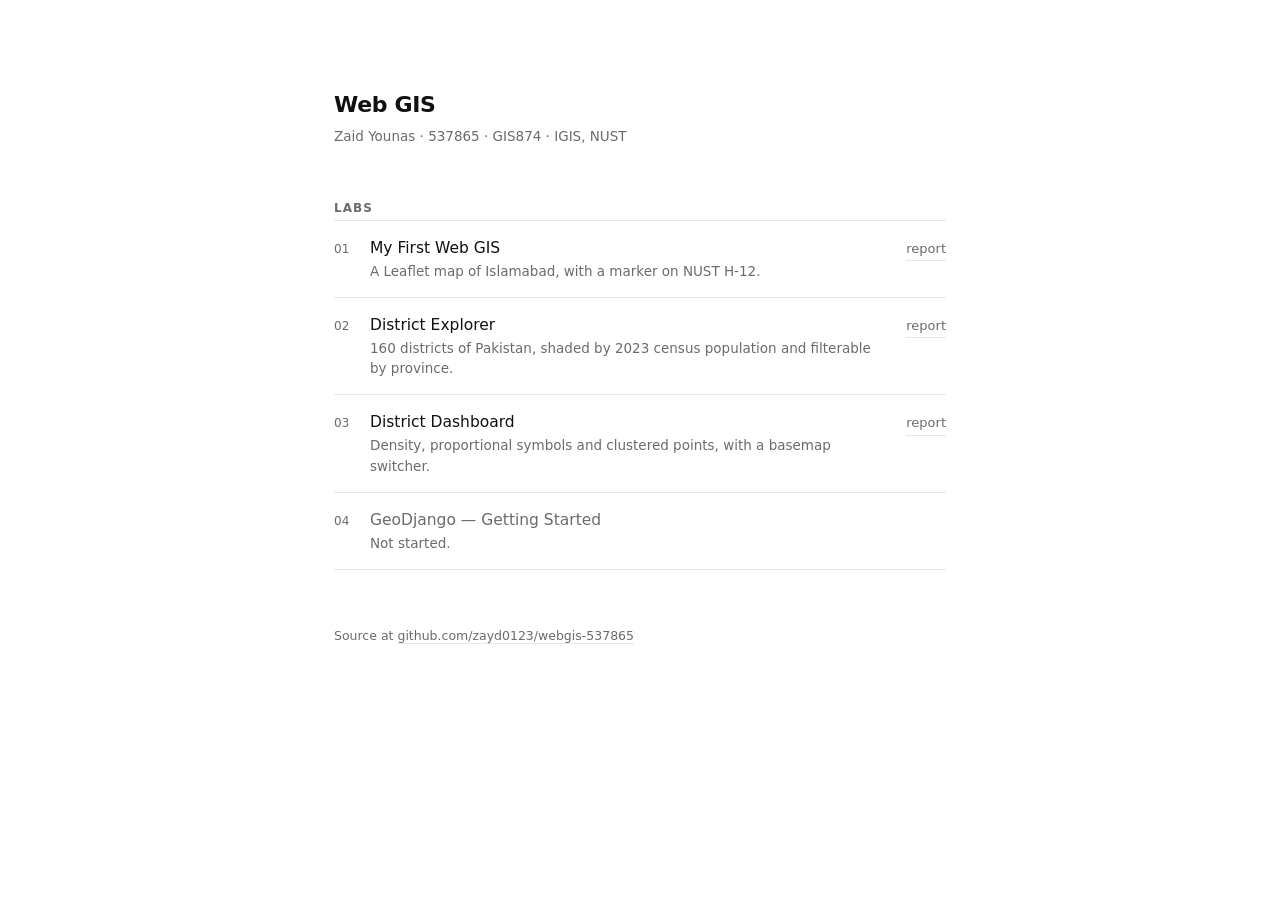
==== commit 1726c24e: "removed map images" ====
--- a/index.html
+++ b/index.html
@@ -8,118 +8,63 @@
 </head>
 <body>
 
-  <header class="topbar">
-    <a class="mark" href="./">ZY</a>
-    <span class="topbar-split"></span>
-    <nav>
-      <a href="https://github.com/zayd0123/webgis-537865">Repository</a>
-    </nav>
+<main>
+
+  <header>
+    <h1>Web GIS</h1>
+    <p class="byline">Zaid Younas · 537865 · GIS874 · IGIS, NUST</p>
   </header>
 
-  <main>
+  <section class="labs">
 
-    <section class="hero">
-      <p class="eyebrow">GIS874 · Web GIS · IGIS, NUST</p>
-      <h1>Three labs in web mapping</h1>
-      <p class="lead">
-        A semester project built from the ground up — a first Leaflet map, then
-        a choropleth of Pakistan's districts, then a dashboard. Each one is a
-        self-contained page with its own report and checkpoint screenshots.
-      </p>
-      <p class="byline">Zaid Younas · 537865 · Dr. Shahid Nawaz Khan</p>
-    </section>
+    <h2>Labs</h2>
 
-    <section class="labs" aria-labelledby="labs-heading">
-      <div class="section-head">
-        <h2 id="labs-heading">Labs</h2>
-        <span class="count">03 complete</span>
-      </div>
+    <ul>
 
-      <div class="grid">
+      <li>
+        <span class="n">01</span>
+        <div class="t">
+          <a href="lab1/">My First Web GIS</a>
+          <span class="d">A Leaflet map of Islamabad, with a marker on NUST H-12.</span>
+        </div>
+        <a class="r" href="lab1/report.html">report</a>
+      </li>
 
-        <article class="card" style="--accent: #2F6F68">
-          <a class="thumb" href="lab1/" tabindex="-1" aria-hidden="true">
-            <img src="previews/lab1.jpg" alt="" width="1200" height="750" loading="lazy">
-          </a>
-          <div class="card-body">
-            <div class="card-top">
-              <span class="idx">01</span>
-              <span class="kind">Leaflet</span>
-            </div>
-            <h3><a href="lab1/">My First Web GIS</a></h3>
-            <p>A map of Islamabad with a marker on NUST H-12 — the first page, built from an empty folder.</p>
-            <div class="card-foot">
-              <a class="report" href="lab1/report.html">Read report</a>
-              <span class="arrow" aria-hidden="true">→</span>
-            </div>
-          </div>
-        </article>
+      <li>
+        <span class="n">02</span>
+        <div class="t">
+          <a href="lab2/">District Explorer</a>
+          <span class="d">160 districts of Pakistan, shaded by 2023 census population and filterable by province.</span>
+        </div>
+        <a class="r" href="lab2/report.html">report</a>
+      </li>
 
-        <article class="card" style="--accent: #A9612B">
-          <a class="thumb" href="lab2/" tabindex="-1" aria-hidden="true">
-            <img src="previews/lab2.jpg" alt="" width="1200" height="750" loading="lazy">
-          </a>
-          <div class="card-body">
-            <div class="card-top">
-              <span class="idx">02</span>
-              <span class="kind">Choropleth</span>
-            </div>
-            <h3><a href="lab2/">District Explorer</a></h3>
-            <p>160 districts of Pakistan shaded by 2023 census population, filterable by province.</p>
-            <div class="card-foot">
-              <a class="report" href="lab2/report.html">Read report</a>
-              <span class="arrow" aria-hidden="true">→</span>
-            </div>
-          </div>
-        </article>
+      <li>
+        <span class="n">03</span>
+        <div class="t">
+          <a href="lab3/">District Dashboard</a>
+          <span class="d">Density, proportional symbols and clustered points, with a basemap switcher.</span>
+        </div>
+        <a class="r" href="lab3/report.html">report</a>
+      </li>
 
-        <article class="card" style="--accent: #4B5A87">
-          <a class="thumb" href="lab3/" tabindex="-1" aria-hidden="true">
-            <img src="previews/lab3.jpg" alt="" width="1200" height="750" loading="lazy">
-          </a>
-          <div class="card-body">
-            <div class="card-top">
-              <span class="idx">03</span>
-              <span class="kind">Dashboard</span>
-            </div>
-            <h3><a href="lab3/">District Dashboard</a></h3>
-            <p>Density, proportional symbols and clustered points, with a three-basemap switcher.</p>
-            <div class="card-foot">
-              <a class="report" href="lab3/report.html">Read report</a>
-              <span class="arrow" aria-hidden="true">→</span>
-            </div>
-          </div>
-        </article>
+      <li class="pending">
+        <span class="n">04</span>
+        <div class="t">
+          <span>GeoDjango — Getting Started</span>
+          <span class="d">Not started.</span>
+        </div>
+      </li>
 
-      </div>
+    </ul>
 
-      <p class="upcoming">
-        <span class="idx">04</span>
-        <span class="up-title">GeoDjango — Getting Started</span>
-        <em>in progress</em>
-      </p>
-    </section>
-
-    <section class="note">
-      <h2>About</h2>
-      <p>
-        Each lab is a folder holding the page itself, the data it needs, a
-        <code>report.md</code> with the checkpoints inline, and the screenshots
-        in a <code>Report/</code> directory. Nothing is shared between labs, so
-        any one of them can be read on its own.
-      </p>
-    </section>
-
-  </main>
+  </section>
 
   <footer>
-    <p>Basemaps by OpenStreetMap contributors · Mapping by Leaflet 1.9.4</p>
-    <p class="foot-links">
-      <a href="https://github.com/zayd0123/webgis-537865">Source</a>
-      <span aria-hidden="true">·</span>
-      <a href="https://zayd0123.github.io/webgis-lab-537865/">Earlier repository</a>
-    </p>
+    <p>Source at <a href="https://github.com/zayd0123/webgis-537865">github.com/zayd0123/webgis-537865</a></p>
   </footer>
+
+</main>
 
 </body>
 </html>
--- a/style.css
+++ b/style.css
@@ -1,390 +1,184 @@
-/* Landing page — card gallery with a map preview per lab. */
+/* Minimal. One column, one accent, no decoration. */
 
 :root {
-  --paper: #F7F6F3;
-  --surface: #FFFFFF;
-  --ink: #16171A;
-  --ink-2: #4A4C51;
-  --muted: #7A7C82;
-  --line: #E5E2DC;
-  --line-strong: #D2CEC6;
-  --accent: #2F6F68;
-
-  --sans: -apple-system, BlinkMacSystemFont, "Segoe UI", system-ui, sans-serif;
-  --mono: ui-monospace, SFMono-Regular, "SF Mono", Menlo, monospace;
-
-  --pad: 32px;
-  --measure: 1080px;
+  --ink: #111111;
+  --muted: #6B6B6B;
+  --line: #E7E7E7;
+  --bg: #FFFFFF;
+  --link: #111111;
 }
 
 * { box-sizing: border-box; }
 
+html { -webkit-text-size-adjust: 100%; }
+
 body {
   margin: 0;
-  background: var(--paper);
+  background: var(--bg);
   color: var(--ink);
-  font-family: var(--sans);
-  line-height: 1.6;
+  font-family: -apple-system, BlinkMacSystemFont, "Segoe UI", system-ui, sans-serif;
+  font-size: 16px;
+  line-height: 1.55;
   -webkit-font-smoothing: antialiased;
 }
 
-a { color: inherit; }
-
-/* ---- top bar ------------------------------------------------------- */
-
-.topbar {
-  max-width: var(--measure);
+main {
+  max-width: 660px;
   margin: 0 auto;
-  padding: 24px var(--pad) 0;
-  display: flex;
-  align-items: center;
-  gap: 14px;
+  padding: 88px 24px 96px;
 }
 
-.mark {
-  font-family: var(--mono);
-  font-size: 12px;
-  letter-spacing: 0.08em;
-  color: var(--ink);
-  border: 1px solid var(--line-strong);
-  border-radius: 7px;
-  padding: 4px 8px;
-  line-height: 1.25;
-  text-decoration: none;
-  background: var(--surface);
+/* ---- header -------------------------------------------------------- */
+
+h1 {
+  margin: 0;
+  font-size: 22px;
+  font-weight: 600;
+  letter-spacing: -0.015em;
 }
 
-.mark:hover { border-color: var(--ink); }
-
-.topbar-split { flex: 1; }
-
-.topbar nav a {
+.byline {
+  margin: 4px 0 0;
   font-size: 13.5px;
   color: var(--muted);
-  text-decoration: none;
-  padding-bottom: 2px;
-  border-bottom: 1px solid transparent;
 }
 
-.topbar nav a:hover {
-  color: var(--ink);
-  border-bottom-color: var(--line-strong);
+/* ---- section ------------------------------------------------------- */
+
+.labs {
+  margin-top: 52px;
 }
 
-main {
-  max-width: var(--measure);
-  margin: 0 auto;
-  padding: 0 var(--pad) 80px;
-}
-
-/* ---- hero ---------------------------------------------------------- */
-
-.hero {
-  padding: 64px 0 48px;
-  max-width: 720px;
-}
-
-.eyebrow {
-  margin: 0 0 16px;
-  font-family: var(--mono);
-  font-size: 11px;
-  letter-spacing: 0.15em;
+h2 {
+  margin: 0 0 2px;
+  font-size: 12px;
+  font-weight: 600;
+  letter-spacing: 0.09em;
   text-transform: uppercase;
   color: var(--muted);
 }
 
-h1 {
+ul {
+  list-style: none;
   margin: 0;
-  font-size: clamp(34px, 4.6vw, 54px);
-  line-height: 1.06;
-  letter-spacing: -0.03em;
-  font-weight: 650;
+  padding: 0;
 }
 
-.lead {
-  margin: 20px 0 0;
-  font-size: 17px;
-  color: var(--ink-2);
-  max-width: 56ch;
-}
-
-.byline {
-  margin: 24px 0 0;
-  font-size: 13px;
-  color: var(--muted);
-}
-
-/* ---- section head -------------------------------------------------- */
-
-.section-head {
+li {
   display: flex;
   align-items: baseline;
-  justify-content: space-between;
-  padding: 0 0 20px;
-  border-top: 1px solid var(--line);
-  padding-top: 40px;
-}
-
-h2 {
-  margin: 0;
-  font-size: 12px;
-  font-weight: 600;
-  letter-spacing: 0.14em;
-  text-transform: uppercase;
-}
-
-.count {
-  font-family: var(--mono);
-  font-size: 11px;
-  letter-spacing: 0.04em;
-  color: var(--muted);
-}
-
-/* ---- grid ---------------------------------------------------------- */
-
-.grid {
-  display: grid;
-  grid-template-columns: repeat(3, 1fr);
-  gap: 22px;
-}
-
-.card {
-  display: flex;
-  flex-direction: column;
-  background: var(--surface);
-  border: 1px solid var(--line);
-  border-radius: 14px;
-  overflow: hidden;
-  transition: transform 160ms ease, box-shadow 160ms ease, border-color 160ms ease;
-}
-
-.card:hover {
-  transform: translateY(-3px);
-  border-color: var(--line-strong);
-  box-shadow: 0 12px 28px -14px rgba(22, 23, 26, 0.28);
-}
-
-.card:focus-within {
-  border-color: var(--accent);
-  box-shadow: 0 0 0 3px color-mix(in srgb, var(--accent) 16%, transparent);
-}
-
-/* the preview */
-
-.thumb {
-  display: block;
-  aspect-ratio: 16 / 10;
-  overflow: hidden;
-  background: #EDEAE4;
+  gap: 18px;
+  padding: 15px 0;
   border-bottom: 1px solid var(--line);
 }
 
-.thumb img {
-  width: 100%;
-  height: 100%;
-  object-fit: cover;
-  object-position: top center;
-  display: block;
-  transition: transform 260ms ease;
+li:first-child { border-top: 1px solid var(--line); }
+
+.n {
+  font-size: 12px;
+  color: var(--muted);
+  font-variant-numeric: tabular-nums;
+  min-width: 18px;
+  flex: none;
 }
 
-.card:hover .thumb img { transform: scale(1.025); }
-
-/* the text */
-
-.card-body {
-  padding: 16px 18px 18px;
-  display: flex;
-  flex-direction: column;
+.t {
   flex: 1;
+  min-width: 0;
 }
 
-.card-top {
-  display: flex;
-  align-items: center;
-  gap: 8px;
-  margin-bottom: 8px;
-}
-
-.idx {
-  font-family: var(--mono);
-  font-size: 11px;
-  letter-spacing: 0.05em;
-  color: var(--muted);
-}
-
-.kind {
-  font-family: var(--mono);
-  font-size: 10px;
-  letter-spacing: 0.07em;
-  text-transform: uppercase;
-  color: var(--accent);
-  background: color-mix(in srgb, var(--accent) 9%, transparent);
-  border-radius: 4px;
-  padding: 2px 6px;
-}
-
-.card h3 {
-  margin: 0;
-  font-size: 17px;
-  font-weight: 640;
-  letter-spacing: -0.015em;
-  line-height: 1.3;
-}
-
-.card h3 a {
+.t > a,
+.t > span:first-child {
+  display: block;
+  font-size: 15.5px;
   text-decoration: none;
   color: var(--ink);
 }
 
-.card h3 a:hover { text-decoration: underline; text-underline-offset: 3px; }
-
-.card h3 a:focus-visible {
-  outline: 2px solid var(--accent);
-  outline-offset: 3px;
-  border-radius: 3px;
+.t > a:hover {
+  text-decoration: underline;
+  text-underline-offset: 2px;
 }
 
-.card p {
-  margin: 7px 0 0;
+.t .d {
+  display: block;
+  margin-top: 1px;
   font-size: 13.5px;
-  line-height: 1.55;
-  color: var(--ink-2);
-  flex: 1;
+  color: var(--muted);
 }
 
-.card-foot {
-  display: flex;
-  align-items: center;
-  justify-content: space-between;
-  gap: 12px;
-  margin-top: 16px;
-  padding-top: 14px;
-  border-top: 1px solid var(--line);
-}
-
-.report {
-  font-size: 12.5px;
-  font-weight: 500;
-  color: var(--accent);
+.r {
+  flex: none;
+  font-size: 13px;
+  color: var(--muted);
   text-decoration: none;
-  border-bottom: 1px solid color-mix(in srgb, var(--accent) 38%, transparent);
+  border-bottom: 1px solid var(--line);
   padding-bottom: 1px;
 }
 
-.report:hover { border-bottom-color: var(--accent); }
-
-.report:focus-visible {
-  outline: 2px solid var(--accent);
-  outline-offset: 3px;
-  border-radius: 2px;
+.r:hover {
+  color: var(--ink);
+  border-bottom-color: var(--muted);
 }
 
-.arrow {
-  font-size: 15px;
+/* not yet begun: quieter than the rest */
+.pending .n,
+.pending .t > span:first-of-type,
+.pending .t .d {
   color: var(--muted);
-  transition: transform 160ms ease, color 160ms ease;
-}
-
-.card:hover .arrow {
-  transform: translateX(3px);
-  color: var(--ink);
-}
-
-/* ---- upcoming ------------------------------------------------------ */
-
-.upcoming {
-  display: flex;
-  align-items: baseline;
-  gap: 10px;
-  margin: 22px 0 0;
-  padding: 18px 20px;
-  border: 1px dashed var(--line-strong);
-  border-radius: 12px;
-  font-size: 14px;
-  color: var(--muted);
-}
-
-.up-title { color: var(--ink-2); }
-
-.upcoming em {
-  margin-left: auto;
-  font-style: normal;
-  font-family: var(--mono);
-  font-size: 11px;
-  letter-spacing: 0.06em;
-}
-
-/* ---- about --------------------------------------------------------- */
-
-.note {
-  padding-top: 56px;
-  border-top: 1px solid var(--line);
-  margin-top: 56px;
-}
-
-.note p {
-  margin: 16px 0 0;
-  max-width: 64ch;
-  font-size: 15px;
-  color: var(--ink-2);
-}
-
-code {
-  font-family: var(--mono);
-  font-size: 0.88em;
-  background: #EFEDE8;
-  border: 1px solid var(--line);
-  border-radius: 4px;
-  padding: 1px 5px;
 }
 
 /* ---- footer -------------------------------------------------------- */
 
 footer {
-  border-top: 1px solid var(--line);
-  background: var(--paper);
-}
-
-footer p {
-  max-width: var(--measure);
-  margin: 0 auto;
-  padding: 0 var(--pad);
-  font-size: 12px;
+  margin-top: 56px;
+  font-size: 12.5px;
   color: var(--muted);
 }
 
-footer p:first-child { padding-top: 26px; }
-.foot-links { padding-bottom: 36px; }
+footer p { margin: 0; }
 
-.foot-links a {
+footer a {
+  color: var(--muted);
   text-decoration: none;
-  border-bottom: 1px solid transparent;
+  border-bottom: 1px solid var(--line);
 }
 
-.foot-links a:hover {
+footer a:hover {
   color: var(--ink);
-  border-bottom-color: var(--line-strong);
+  border-bottom-color: var(--muted);
 }
 
-/* ---- responsive ---------------------------------------------------- */
+/* ---- focus --------------------------------------------------------- */
 
-@media (max-width: 940px) {
-  .grid { grid-template-columns: repeat(2, 1fr); }
+a:focus-visible {
+  outline: 2px solid var(--ink);
+  outline-offset: 3px;
+  border-radius: 2px;
 }
 
-@media (max-width: 640px) {
-  :root { --pad: 20px; }
+/* ---- narrow -------------------------------------------------------- */
 
-  .hero { padding: 44px 0 36px; }
-  .grid { grid-template-columns: 1fr; gap: 18px; }
+@media (max-width: 520px) {
+  main { padding: 56px 20px 72px; }
+  .labs { margin-top: 40px; }
 
-  .upcoming { flex-wrap: wrap; }
-  .upcoming em { margin-left: 0; width: 100%; }
+  /* a grid keeps the number, title and report aligned however the
+     description wraps; flex-wrap let the number drift onto its own line */
+  li {
+    display: grid;
+    grid-template-columns: 26px 1fr;
+    column-gap: 12px;
+    row-gap: 0;
+    padding: 14px 0;
+  }
+
+  .n { grid-column: 1; grid-row: 1; }
+  .t { grid-column: 2; grid-row: 1; }
+  .r {
+    grid-column: 2;
+    grid-row: 2;
+    justify-self: start;
+    margin-top: 5px;
+  }
 }
-
-@media (prefers-reduced-motion: reduce) {
-  * { transition: none !important; }
-  .card:hover { transform: none; }
-  .card:hover .thumb img { transform: none; }
-}
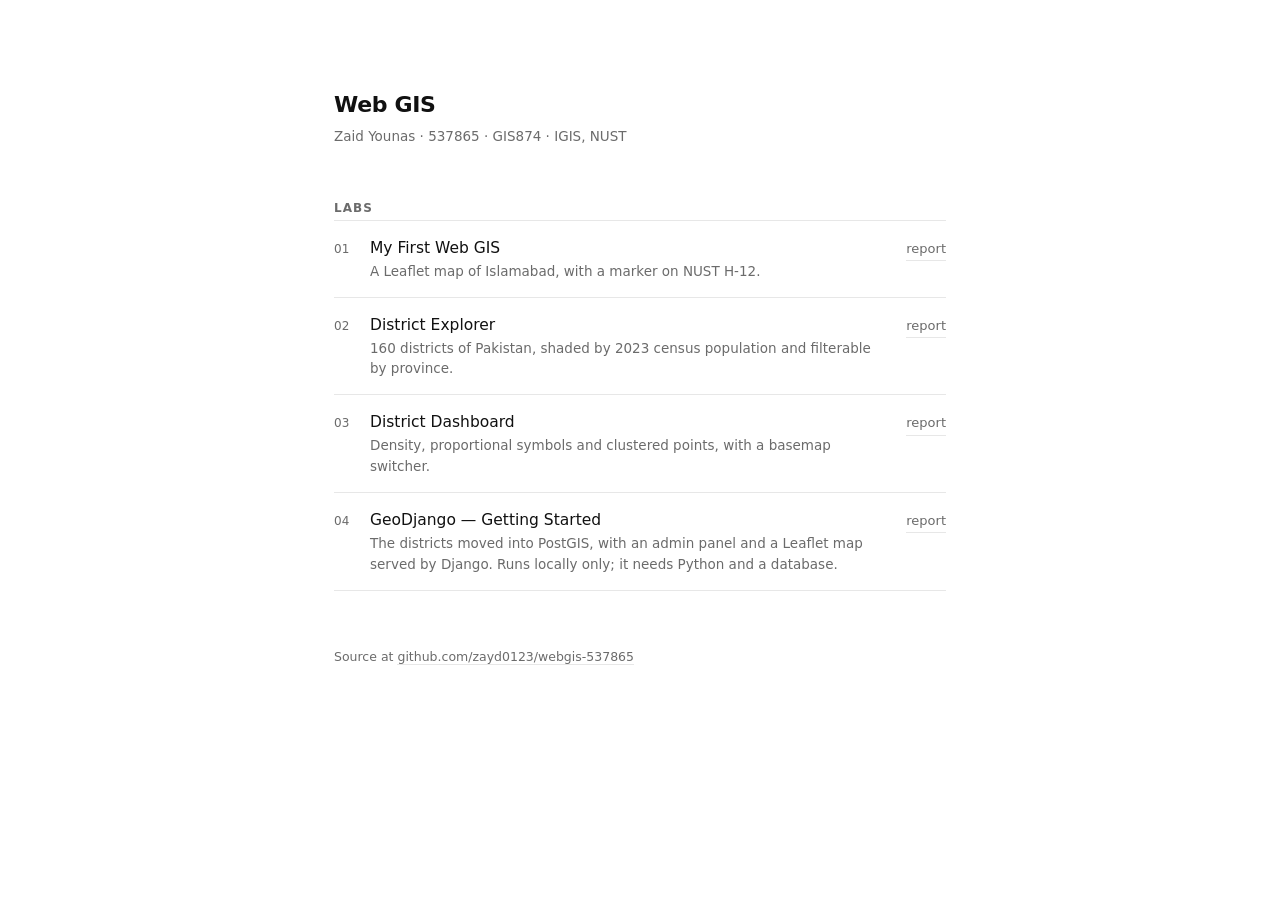
==== commit b5fcbb8b: "lab 4 in the readme and on the home page" ====
--- a/index.html
+++ b/index.html
@@ -48,12 +48,13 @@
         <a class="r" href="lab3/report.html">report</a>
       </li>
 
-      <li class="pending">
+      <li>
         <span class="n">04</span>
         <div class="t">
           <span>GeoDjango — Getting Started</span>
-          <span class="d">Not started.</span>
+          <span class="d">The districts moved into PostGIS, with an admin panel and a Leaflet map served by Django. Runs locally only; it needs Python and a database.</span>
         </div>
+        <a class="r" href="lab4/report.html">report</a>
       </li>
 
     </ul>
--- a/style.css
+++ b/style.css
@@ -1,5 +1,3 @@
-/* Minimal. One column, one accent, no decoration. */
-
 :root {
   --ink: #111111;
   --muted: #6B6B6B;
@@ -28,8 +26,6 @@
   padding: 88px 24px 96px;
 }
 
-/* ---- header -------------------------------------------------------- */
-
 h1 {
   margin: 0;
   font-size: 22px;
@@ -42,8 +38,6 @@
   font-size: 13.5px;
   color: var(--muted);
 }
-
-/* ---- section ------------------------------------------------------- */
 
 .labs {
   margin-top: 52px;
@@ -128,8 +122,6 @@
   color: var(--muted);
 }
 
-/* ---- footer -------------------------------------------------------- */
-
 footer {
   margin-top: 56px;
   font-size: 12.5px;
@@ -149,22 +141,17 @@
   border-bottom-color: var(--muted);
 }
 
-/* ---- focus --------------------------------------------------------- */
-
 a:focus-visible {
   outline: 2px solid var(--ink);
   outline-offset: 3px;
   border-radius: 2px;
 }
 
-/* ---- narrow -------------------------------------------------------- */
-
 @media (max-width: 520px) {
   main { padding: 56px 20px 72px; }
   .labs { margin-top: 40px; }
 
-  /* a grid keeps the number, title and report aligned however the
-     description wraps; flex-wrap let the number drift onto its own line */
+  /* grid so the number, title and link stay aligned */
   li {
     display: grid;
     grid-template-columns: 26px 1fr;
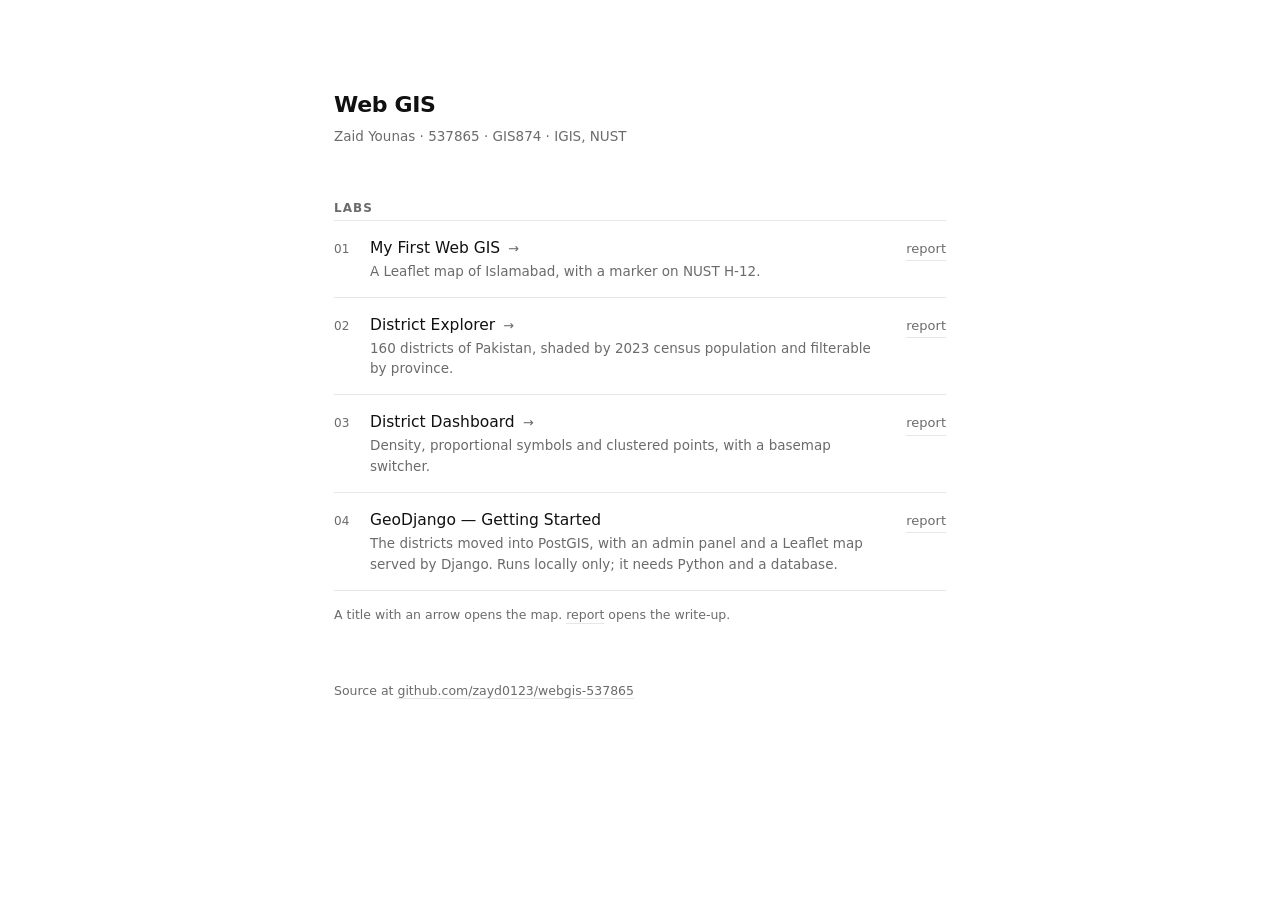
==== commit 3edb22b2: "arrow on the lab titles and a line saying what to click" ====
--- a/index.html
+++ b/index.html
@@ -24,7 +24,7 @@
       <li>
         <span class="n">01</span>
         <div class="t">
-          <a href="lab1/">My First Web GIS</a>
+          <a href="lab1/">My First Web GIS <span class="go-arrow" aria-hidden="true">→</span></a>
           <span class="d">A Leaflet map of Islamabad, with a marker on NUST H-12.</span>
         </div>
         <a class="r" href="lab1/report.html">report</a>
@@ -33,7 +33,7 @@
       <li>
         <span class="n">02</span>
         <div class="t">
-          <a href="lab2/">District Explorer</a>
+          <a href="lab2/">District Explorer <span class="go-arrow" aria-hidden="true">→</span></a>
           <span class="d">160 districts of Pakistan, shaded by 2023 census population and filterable by province.</span>
         </div>
         <a class="r" href="lab2/report.html">report</a>
@@ -42,7 +42,7 @@
       <li>
         <span class="n">03</span>
         <div class="t">
-          <a href="lab3/">District Dashboard</a>
+          <a href="lab3/">District Dashboard <span class="go-arrow" aria-hidden="true">→</span></a>
           <span class="d">Density, proportional symbols and clustered points, with a basemap switcher.</span>
         </div>
         <a class="r" href="lab3/report.html">report</a>
@@ -59,6 +59,8 @@
 
     </ul>
 
+    <p class="hint">A title with an arrow opens the map. <span class="k">report</span> opens the write-up.</p>
+
   </section>
 
   <footer>
--- a/style.css
+++ b/style.css
@@ -122,6 +122,32 @@
   color: var(--muted);
 }
 
+/* arrow after a lab title, so it reads as a link */
+.go-arrow {
+  display: inline-block;
+  margin-left: 3px;
+  font-size: 13px;
+  color: var(--muted);
+  transition: transform 120ms ease, color 120ms ease;
+}
+
+.t > a:hover .go-arrow {
+  transform: translateX(3px);
+  color: var(--ink);
+}
+
+/* one line under the list, saying what can be clicked */
+.hint {
+  margin: 14px 0 0;
+  font-size: 12.5px;
+  color: var(--muted);
+}
+
+.hint .k {
+  border-bottom: 1px solid var(--line);
+  padding-bottom: 1px;
+}
+
 footer {
   margin-top: 56px;
   font-size: 12.5px;
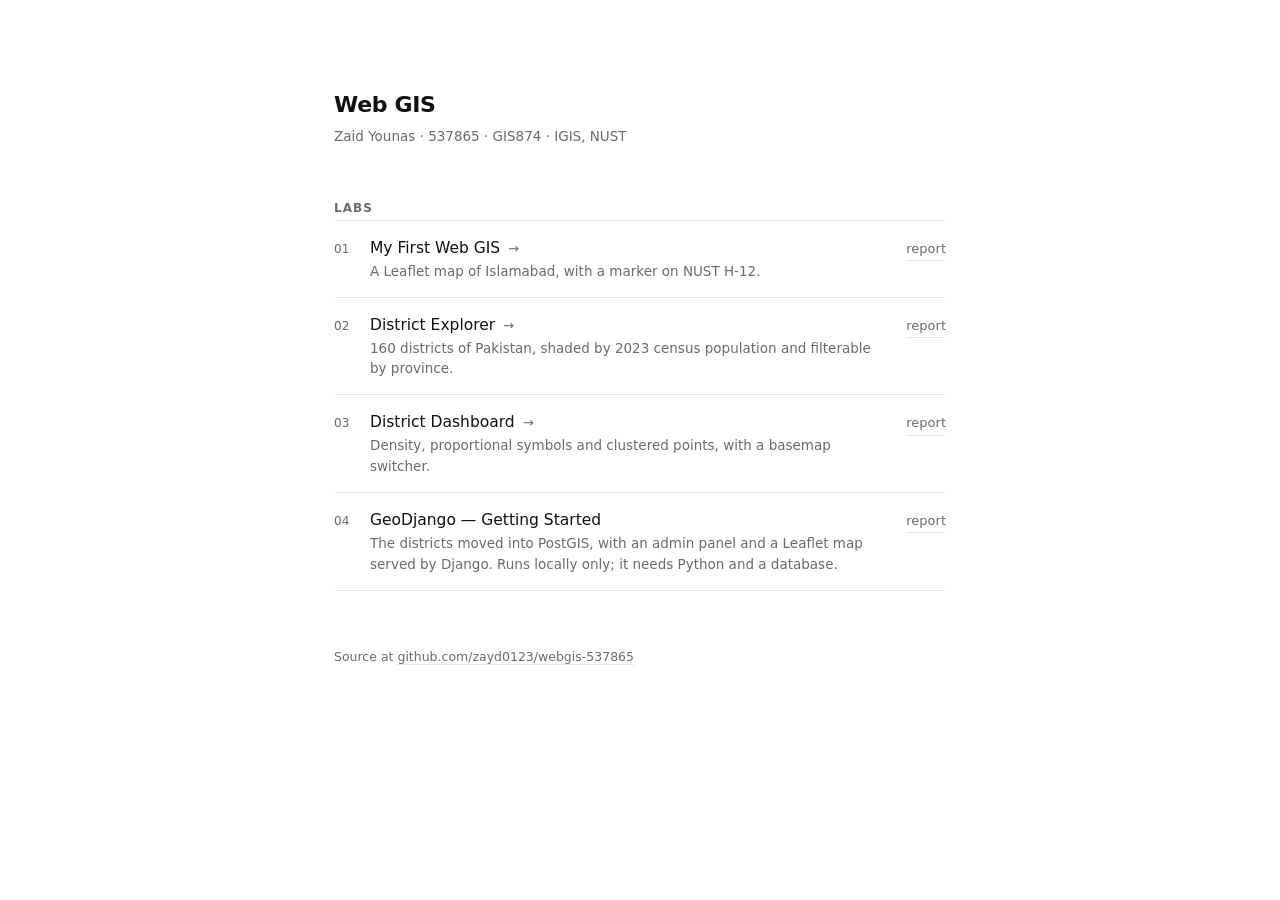
==== commit a9b203bd: "removed the hint line" ====
--- a/index.html
+++ b/index.html
@@ -59,8 +59,6 @@
 
     </ul>
 
-    <p class="hint">A title with an arrow opens the map. <span class="k">report</span> opens the write-up.</p>
-
   </section>
 
   <footer>
--- a/style.css
+++ b/style.css
@@ -136,18 +136,6 @@
   color: var(--ink);
 }
 
-/* one line under the list, saying what can be clicked */
-.hint {
-  margin: 14px 0 0;
-  font-size: 12.5px;
-  color: var(--muted);
-}
-
-.hint .k {
-  border-bottom: 1px solid var(--line);
-  padding-bottom: 1px;
-}
-
 footer {
   margin-top: 56px;
   font-size: 12.5px;
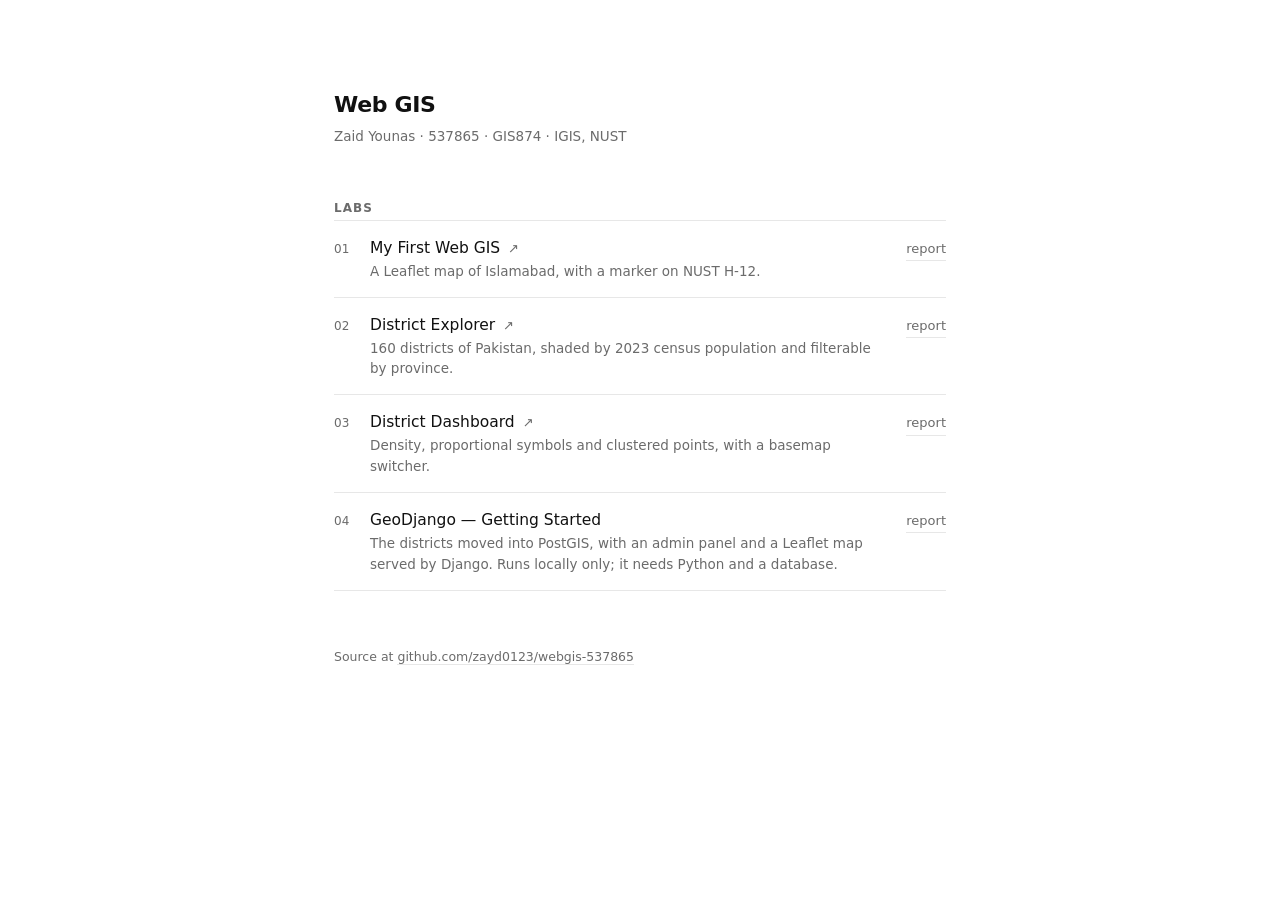
==== commit adfec685: "up right arrow on the lab titles" ====
--- a/index.html
+++ b/index.html
@@ -24,7 +24,7 @@
       <li>
         <span class="n">01</span>
         <div class="t">
-          <a href="lab1/">My First Web GIS <span class="go-arrow" aria-hidden="true">→</span></a>
+          <a href="lab1/">My First Web GIS <span class="go-arrow" aria-hidden="true">↗</span></a>
           <span class="d">A Leaflet map of Islamabad, with a marker on NUST H-12.</span>
         </div>
         <a class="r" href="lab1/report.html">report</a>
@@ -33,7 +33,7 @@
       <li>
         <span class="n">02</span>
         <div class="t">
-          <a href="lab2/">District Explorer <span class="go-arrow" aria-hidden="true">→</span></a>
+          <a href="lab2/">District Explorer <span class="go-arrow" aria-hidden="true">↗</span></a>
           <span class="d">160 districts of Pakistan, shaded by 2023 census population and filterable by province.</span>
         </div>
         <a class="r" href="lab2/report.html">report</a>
@@ -42,7 +42,7 @@
       <li>
         <span class="n">03</span>
         <div class="t">
-          <a href="lab3/">District Dashboard <span class="go-arrow" aria-hidden="true">→</span></a>
+          <a href="lab3/">District Dashboard <span class="go-arrow" aria-hidden="true">↗</span></a>
           <span class="d">Density, proportional symbols and clustered points, with a basemap switcher.</span>
         </div>
         <a class="r" href="lab3/report.html">report</a>
--- a/style.css
+++ b/style.css
@@ -132,7 +132,7 @@
 }
 
 .t > a:hover .go-arrow {
-  transform: translateX(3px);
+  transform: translate(2px, -2px);
   color: var(--ink);
 }
 
